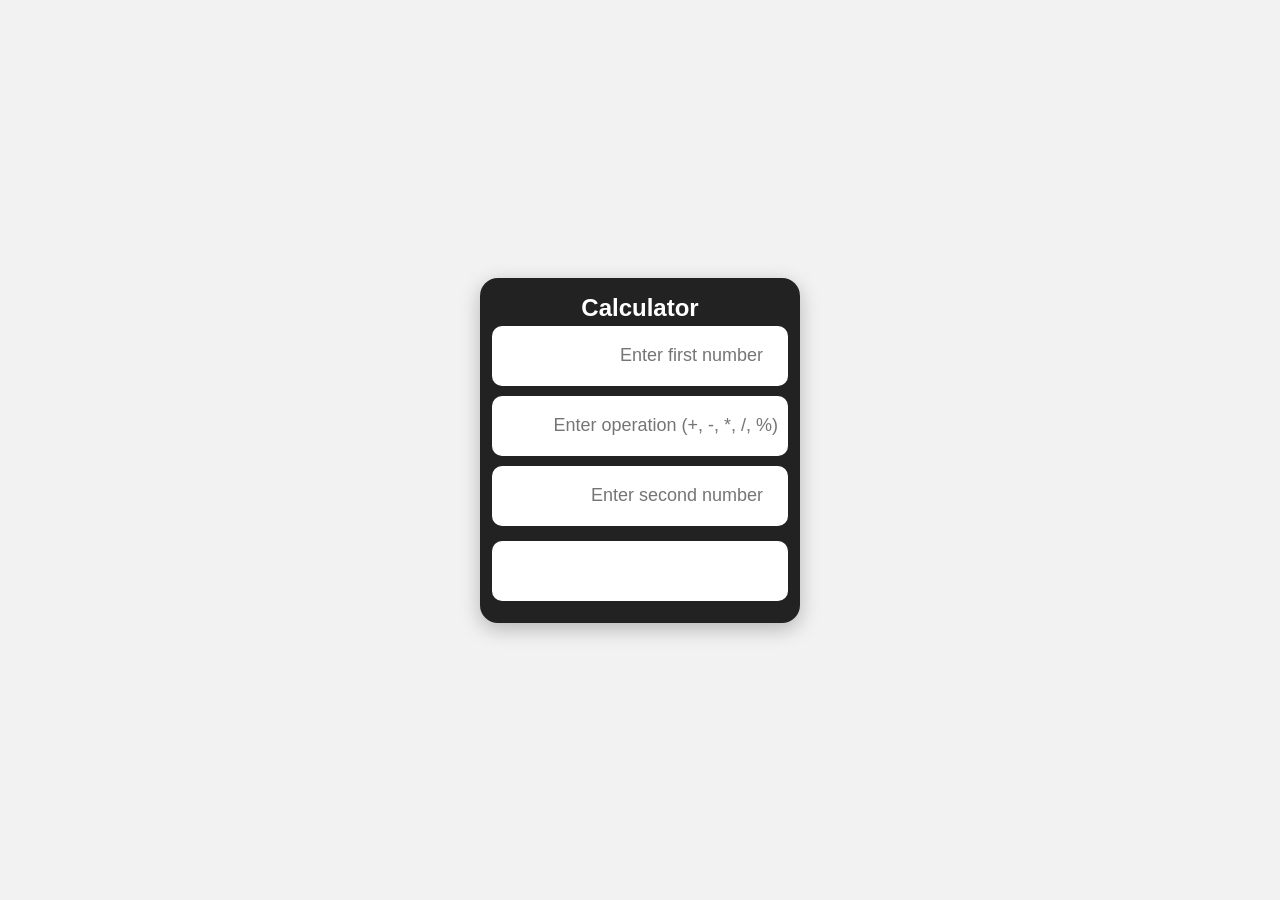
==== day_3/cal.html @ dd5779ad "Add calculator and related files for day 3 project" ====
<!DOCTYPE html>
<html lang="en">

<head>
    <meta charset="UTF-8">
    <meta name="viewport" content="width=device-width, initial-scale=1.0">
    <title>Responsive Calculator</title>
    <link rel="stylesheet" href="style.css">
</head>

<body>
    <div class="calculator">
        <h2 style="padding: 4px; text-align: center; color: white;">Calculator</h2>
        <input type="number" id="display1" onclick="openKeyBoard(this)" placeholder="Enter first number">
        <input type="text" id="opr1" onclick="openKeyBoard(this)" placeholder="Enter operation (+, -, *, /, %)">
        <input type="number" id="display2" onclick="openKeyBoard(this)" placeholder="Enter second number">
        <!-- <button class="equal" onclick="calculate()">=</button> -->
        <div id="output" style="margin-top:5px;"></div>

        <div class="buttons" id="buttons" style="padding-top: 5px;">
            <button>1</button>
            <button>2</button> 
            <button>3</button> 
            <button>4</button> 
            <button>5</button>
            <button>6</button>
            <button>7</button> 
            <button>8</button> 
            <button>9</button> 
            <button>0</button> 
            <button>.</button> 
            <button>+</button> 
            <button>-</button> 
            <button>*</button> 
            <button>/</button> 
            <button class="equal" onclick="calculate()">=</button>
        </div>
    </div>

    <script>
        const output = document.getElementById("output");
        let activeInput = null;

        // Open the on-screen keyboard for the selected input
        function openKeyBoard(input) {
            activeInput = input;
            document.getElementById("buttons").style.display = "grid";
            activeInput.focus();
        }

        // Add keyboard button value to the active input
        function addInput(val) {
            if (!activeInput) return;

            // Operation input
            if (activeInput.id === "opr1") {
                if (["+", "-", "*", "/", "%"].includes(val)) {
                    activeInput.value = val;
                }
                return;
            }

            // Number inputs
            if (activeInput.id === "display1" || activeInput.id === "display2") {
                if (val === "." && activeInput.value.includes(".")) {
                    return;
                }

                activeInput.value += val;
            }
        }

        // Attach click events to all keyboard buttons
        document.querySelectorAll("#buttons button").forEach(button => {
            if (button.classList.contains("equal")) return;

            button.addEventListener("click", function () {
                addInput(this.innerText);
            });
        });

        function calculate() {
            const display1 = document.getElementById("display1").value;
            const display2 = document.getElementById("display2").value;
            const oper1 = document.getElementById("opr1").value;

            if (display1 === "" || display2 === "") {
                alert("Enter both numbers!");
                return;
            }

            if (oper1 !== "+" && oper1 !== "-" && oper1 !== "*" && oper1 !== "/" && oper1 !== "%") {
                alert("Use a valid operation!");
                return;
            }

            const num1 = Number(display1);
            const num2 = Number(display2);
            let result;

            switch (oper1) {
                case "+":
                    result = num1 + num2;
                    break;

                case "-":
                    result = num1 - num2;
                    break;

                case "*":
                    result = num1 * num2;
                    break;

                case "/":
                    if (num2 === 0) {
                        output.innerText = "Cannot divide by zero";
                        return;
                    }
                    result = num1 / num2;
                    break;

                case "%":
                    result = num1 % num2;
                    break;

                default:
                    output.innerText = "NAN";
                    return;
            }

            output.innerText = result;
            document.getElementById('buttons').style.display = 'none';
        }
    </script>

</body>

</html>
---- day_3/style.css ----
* {
    box-sizing: border-box;
    margin: 0;
    padding: 0;
}

body {
    min-height: 100vh;
    display: flex;
    justify-content: center;
    align-items: center;
    padding: 15px;
    background: #f2f2f2;
    font-family: Arial, sans-serif;
}

.calculator {
    width: min(100%, 320px);
    padding: 12px;
    background: #222;
    border-radius: 18px;
    box-shadow: 0 6px 20px rgba(0, 0, 0, 0.25);
}

#display1,
#display2,
#opr1,
#output {
    width: 100%;
    height: 60px;
    margin-bottom: 10px;
    padding: 10px;
    border: none;
    outline: none;
    border-radius: 10px;
    background: #fff;
    color: #222;
    text-align: right;
    font-size: 18px;
}

.buttons {
    display: none;
    grid-template-columns: repeat(4, 1fr);
    gap: 7px;
}

button {
    min-width: 0;
    height: 55px;
    border: none;
    border-radius: 10px;
    font-size: 20px;
    font-weight: 500;
    cursor: pointer;
    background: #444;
    color: white;
    transition: 0.15s;
    -webkit-tap-highlight-color: transparent;
}

button:hover {
    background: #555;
}

button:active {
    transform: scale(0.94);
}

.operator {
    background: #44a0a9;
}

.operator:hover {
    background: #37a0aa;
}

.clear {
    background: #f25c06;
}

.clear:hover {
    background: #ee1c15;
}

.equal {
    background: #2feb5b;
    width: 60px;
    padding: 10px;
}

.equal:hover {
    background: #54bc6b;
}


/* Smaller screens */
@media (max-width: 360px) {
    body {
        padding: 10px;
    }

    .calculator {
        width: 100%;
        padding: 10px;
        border-radius: 14px;
    }

    #display {
        height: 55px;
        margin-bottom: 8px;
    }

    .buttons {
        gap: 5px;
    }

    button {
        height: 50px;
        font-size: 18px;
        border-radius: 8px;
    }
}

/* Very small phones */
@media (max-height: 600px) {
    button {
        height: 45px;
    }

    #display {
        height: 50px;
    }
}
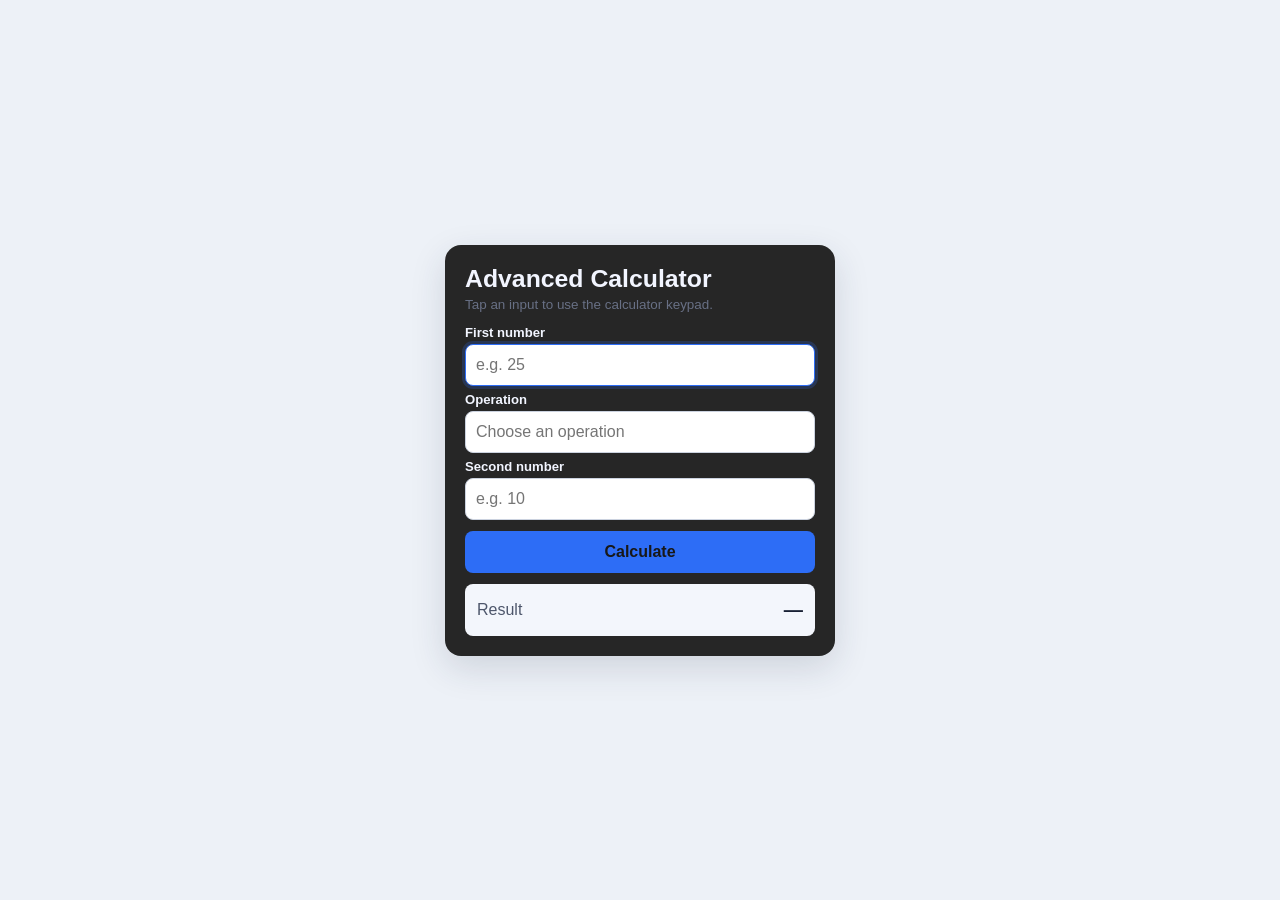
==== commit cb56fd43: "Refactor calculator layout and functionality for improved user experience" ====
--- a/day_3/cal.html
+++ b/day_3/cal.html
@@ -1,138 +1,54 @@
 <!DOCTYPE html>
 <html lang="en">
-
 <head>
     <meta charset="UTF-8">
     <meta name="viewport" content="width=device-width, initial-scale=1.0">
-    <title>Responsive Calculator</title>
+    <title>Advanced Calculator</title>
     <link rel="stylesheet" href="style.css">
 </head>
+<body>
+    <main class="calculator">
+        <h1>Advanced Calculator</h1>
+        <p class="subtitle">Tap an input to use the calculator keypad.</p>
+        <form id="calculator-form">
+            <label for="first-number">First number</label>
+            <input id="first-number" type="text" inputmode="none" placeholder="e.g. 25" readonly required autofocus>
+            <label for="operator">Operation</label>
+            <input id="operator" type="text" inputmode="none" placeholder="Choose an operation" readonly required aria-label="Operation">
+            <label for="second-number">Second number</label>
+            <input id="second-number" type="text" inputmode="none" placeholder="e.g. 10" readonly required>
+            <button type="submit">Calculate</button>
+        </form>
+        <section class="result" aria-live="polite"><span>Result</span><output id="result">—</output></section>
+    </main>
 
-<body>
-    <div class="calculator">
-        <h2 style="padding: 4px; text-align: center; color: white;">Calculator</h2>
-        <input type="number" id="display1" onclick="openKeyBoard(this)" placeholder="Enter first number">
-        <input type="text" id="opr1" onclick="openKeyBoard(this)" placeholder="Enter operation (+, -, *, /, %)">
-        <input type="number" id="display2" onclick="openKeyBoard(this)" placeholder="Enter second number">
-        <!-- <button class="equal" onclick="calculate()">=</button> -->
-        <div id="output" style="margin-top:5px;"></div>
-
-        <div class="buttons" id="buttons" style="padding-top: 5px;">
-            <button>1</button>
-            <button>2</button> 
-            <button>3</button> 
-            <button>4</button> 
-            <button>5</button>
-            <button>6</button>
-            <button>7</button> 
-            <button>8</button> 
-            <button>9</button> 
-            <button>0</button> 
-            <button>.</button> 
-            <button>+</button> 
-            <button>-</button> 
-            <button>*</button> 
-            <button>/</button> 
-            <button class="equal" onclick="calculate()">=</button>
-        </div>
+    <div class="keypad-popup" id="keypad-popup" aria-hidden="true">
+        <div class="keypad-popup__backdrop" data-action="close"></div>
+        <section class="keypad-panel" role="dialog" aria-modal="true" aria-labelledby="keypad-title">
+            <div class="keypad-panel__header">
+                <h2 style="color: black;" id="keypad-title">Calculator keypad</h2><button class="close-button" type="button" data-action="close"
+                    aria-label="Close keypad">×</button>
+            </div>
+            <p class="active-field" id="active-field">First number</p>
+            <div class="keypad" aria-label="On-screen calculator keypad">
+                <button type="button" class="key key--clear" data-action="clear">AC</button><button type="button"
+                    class="key" data-action="sign">±</button><button type="button" class="key key--operation"
+                    data-value="%">%</button><button type="button" class="key key--operation" data-value="/">÷</button>
+                <button type="button" class="key" data-value="7">7</button><button type="button" class="key"
+                    data-value="8">8</button><button type="button" class="key" data-value="9">9</button><button
+                    type="button" class="key key--operation" data-value="*">×</button>
+                <button type="button" class="key" data-value="4">4</button><button type="button" class="key"
+                    data-value="5">5</button><button type="button" class="key" data-value="6">6</button><button
+                    type="button" class="key key--operation" data-value="-">−</button>
+                <button type="button" class="key" data-value="1">1</button><button type="button" class="key"
+                    data-value="2">2</button><button type="button" class="key" data-value="3">3</button><button
+                    type="button" class="key key--operation" data-value="+">+</button>
+                <button type="button" class="key" data-action="delete" aria-label="Delete last digit">⌫</button><button
+                    type="button" class="key" data-value="0">0</button><button type="button" class="key"
+                    data-value=".">.</button><button type="button" class="key key--done" data-action="done">Done</button>
+            </div>
+        </section>
     </div>
-
-    <script>
-        const output = document.getElementById("output");
-        let activeInput = null;
-
-        // Open the on-screen keyboard for the selected input
-        function openKeyBoard(input) {
-            activeInput = input;
-            document.getElementById("buttons").style.display = "grid";
-            activeInput.focus();
-        }
-
-        // Add keyboard button value to the active input
-        function addInput(val) {
-            if (!activeInput) return;
-
-            // Operation input
-            if (activeInput.id === "opr1") {
-                if (["+", "-", "*", "/", "%"].includes(val)) {
-                    activeInput.value = val;
-                }
-                return;
-            }
-
-            // Number inputs
-            if (activeInput.id === "display1" || activeInput.id === "display2") {
-                if (val === "." && activeInput.value.includes(".")) {
-                    return;
-                }
-
-                activeInput.value += val;
-            }
-        }
-
-        // Attach click events to all keyboard buttons
-        document.querySelectorAll("#buttons button").forEach(button => {
-            if (button.classList.contains("equal")) return;
-
-            button.addEventListener("click", function () {
-                addInput(this.innerText);
-            });
-        });
-
-        function calculate() {
-            const display1 = document.getElementById("display1").value;
-            const display2 = document.getElementById("display2").value;
-            const oper1 = document.getElementById("opr1").value;
-
-            if (display1 === "" || display2 === "") {
-                alert("Enter both numbers!");
-                return;
-            }
-
-            if (oper1 !== "+" && oper1 !== "-" && oper1 !== "*" && oper1 !== "/" && oper1 !== "%") {
-                alert("Use a valid operation!");
-                return;
-            }
-
-            const num1 = Number(display1);
-            const num2 = Number(display2);
-            let result;
-
-            switch (oper1) {
-                case "+":
-                    result = num1 + num2;
-                    break;
-
-                case "-":
-                    result = num1 - num2;
-                    break;
-
-                case "*":
-                    result = num1 * num2;
-                    break;
-
-                case "/":
-                    if (num2 === 0) {
-                        output.innerText = "Cannot divide by zero";
-                        return;
-                    }
-                    result = num1 / num2;
-                    break;
-
-                case "%":
-                    result = num1 % num2;
-                    break;
-
-                default:
-                    output.innerText = "NAN";
-                    return;
-            }
-
-            output.innerText = result;
-            document.getElementById('buttons').style.display = 'none';
-        }
-    </script>
-
+    <script src="script.js"></script>
 </body>
-
-</html>+</html>
--- a/day_3/style.css
+++ b/day_3/style.css
@@ -1,134 +1,198 @@
 * {
     box-sizing: border-box;
-    margin: 0;
-    padding: 0;
 }
 
 body {
-    min-height: 100vh;
+    height: 100dvh;
+    margin: 0;
     display: flex;
+    flex-direction: column;
+    align-items: center;
     justify-content: center;
-    align-items: center;
-    padding: 15px;
-    background: #f2f2f2;
+    padding: 8px;
+    overflow: hidden;
+    color: #f2f5ff;
     font-family: Arial, sans-serif;
+    background: #edf1f7;
 }
 
 .calculator {
-    width: min(100%, 320px);
-    padding: 12px;
-    background: #222;
-    border-radius: 18px;
-    box-shadow: 0 6px 20px rgba(0, 0, 0, 0.25);
+    width: min(100%, 390px);
+    padding: clamp(12px, 2.5vh, 20px);
+    border-radius: 16px;
+    background: #262626;
+    box-shadow: 0 12px 35px rgba(35, 48, 75, .15);
 }
 
-#display1,
-#display2,
-#opr1,
-#output {
-    width: 100%;
-    height: 60px;
-    margin-bottom: 10px;
-    padding: 10px;
-    border: none;
-    outline: none;
-    border-radius: 10px;
-    background: #fff;
-    color: #222;
-    text-align: right;
-    font-size: 18px;
+h1 {
+    margin: 0;
+    font-size: clamp(1.25rem, 3vh, 1.55rem);
 }
 
-.buttons {
-    display: none;
-    grid-template-columns: repeat(4, 1fr);
-    gap: 7px;
+.subtitle {
+    margin: 4px 0 11px;
+    color: #687085;
+    font-size: .84rem;
 }
 
-button {
-    min-width: 0;
-    height: 55px;
-    border: none;
-    border-radius: 10px;
-    font-size: 20px;
-    font-weight: 500;
-    cursor: pointer;
-    background: #444;
-    color: white;
-    transition: 0.15s;
-    -webkit-tap-highlight-color: transparent;
+form {
+    display: grid;
+    gap: 4px;
 }
 
-button:hover {
-    background: #555;
+label {
+    margin-top: 2px;
+    font-weight: 600;
+    font-size: .82rem;
 }
 
-button:active {
-    transform: scale(0.94);
+input,
+button {
+    min-height: clamp(34px, 5.2vh, 42px);
+    border-radius: 8px;
+    font: inherit;
 }
 
-.operator {
-    background: #44a0a9;
+input {
+    width: 100%;
+    padding: 0 10px;
+    border: 1px solid #cbd2df;
+    background: #fff;
+    cursor: pointer;
 }
 
-.operator:hover {
-    background: #37a0aa;
+input:focus {
+    outline: 3px solid rgba(45, 109, 246, .22);
+    border-color: #2d6df6;
 }
 
-.clear {
-    background: #f25c06;
+form button {
+    margin-top: 7px;
+    border: 0;
+    color: #181818;
+    font-weight: 700;
+    cursor: pointer;
+    background: #2d6df6;
 }
 
-.clear:hover {
-    background: #ee1c15;
+form button:hover {
+    background: #1d58d5;
 }
 
-.equal {
-    background: #2feb5b;
-    width: 60px;
-    padding: 10px;
+.result {
+    display: flex;
+    justify-content: space-between;
+    align-items: center;
+    min-height: clamp(42px, 6vh, 52px);
+    margin-top: 11px;
+    padding: 8px 12px;
+    border-radius: 8px;
+    color: #4d566b;
+    background: #f3f6fc;
 }
 
-.equal:hover {
-    background: #54bc6b;
+#result {
+    color: #182034;
+    font-size: 1.2rem;
+    font-weight: 700;
 }
 
-
-/* Smaller screens */
-@media (max-width: 360px) {
-    body {
-        padding: 10px;
-    }
-
-    .calculator {
-        width: 100%;
-        padding: 10px;
-        border-radius: 14px;
-    }
-
-    #display {
-        height: 55px;
-        margin-bottom: 8px;
-    }
-
-    .buttons {
-        gap: 5px;
-    }
-
-    button {
-        height: 50px;
-        font-size: 18px;
-        border-radius: 8px;
-    }
+.keypad-popup {
+    width: 100%;
+    max-height: 0;
+    overflow: hidden;
+    display: flex;
+    justify-content: center;
+    opacity: 0;
+    transition: max-height .3s ease, opacity .2s ease;
 }
 
-/* Very small phones */
-@media (max-height: 600px) {
-    button {
-        height: 45px;
-    }
+.keypad-popup.is-open {
+    max-height: 440px;
+    margin-top: 8px;
+    opacity: 1;
+}
 
-    #display {
-        height: 50px;
-    }
+.keypad-popup__backdrop {
+    display: none;
+}
+
+.keypad-panel {
+    width: min(100%, 460px);
+    padding: clamp(10px, 1.8vh, 14px);
+    border-radius: 18px;
+    background: #fff;
+    box-shadow: 0 12px 35px rgba(20, 26, 42, .18);
+    transform: translateY(100%);
+    transition: transform .28s cubic-bezier(.2, .8, .2, 1);
+}
+
+.is-open .keypad-panel {
+    transform: translateY(0);
+}
+
+.keypad-panel__header {
+    display: flex;
+    justify-content: space-between;
+    align-items: center;
+}
+
+.keypad-panel h2 {
+    margin: 0;
+    font-size: 1rem;
+}
+
+.close-button {
+    min-height: auto;
+    width: 28px;
+    height: 28px;
+    border: 0;
+    border-radius: 50%;
+    color: #536078;
+    cursor: pointer;
+    font-size: 1.4rem;
+    line-height: 1;
+    background: #edf1f7;
+}
+
+.active-field {
+    margin: 5px 0 8px;
+    color: #687085;
+    font-size: .78rem;
+}
+
+.keypad {
+    display: grid;
+    grid-template-columns: repeat(4, 1fr);
+    gap: clamp(4px, 1vh, 7px);
+}
+
+.key {
+    min-height: clamp(32px, 5.5vh, 46px);
+    border: 0;
+    border-radius: 9px;
+    color: #252d41;
+    cursor: pointer;
+    font-size: 1rem;
+    background: #edf1f7;
+}
+
+.key:hover {
+    background: #dfe6f2;
+}
+
+.key--operation,
+.key--done {
+    color: #fff;
+    background: #2d6df6;
+}
+
+.key--operation:hover,
+.key--done:hover {
+    background: #1d58d5;
+}
+
+.key--clear {
+    color: #c44545;
+    background: #fff0f0;
 }
